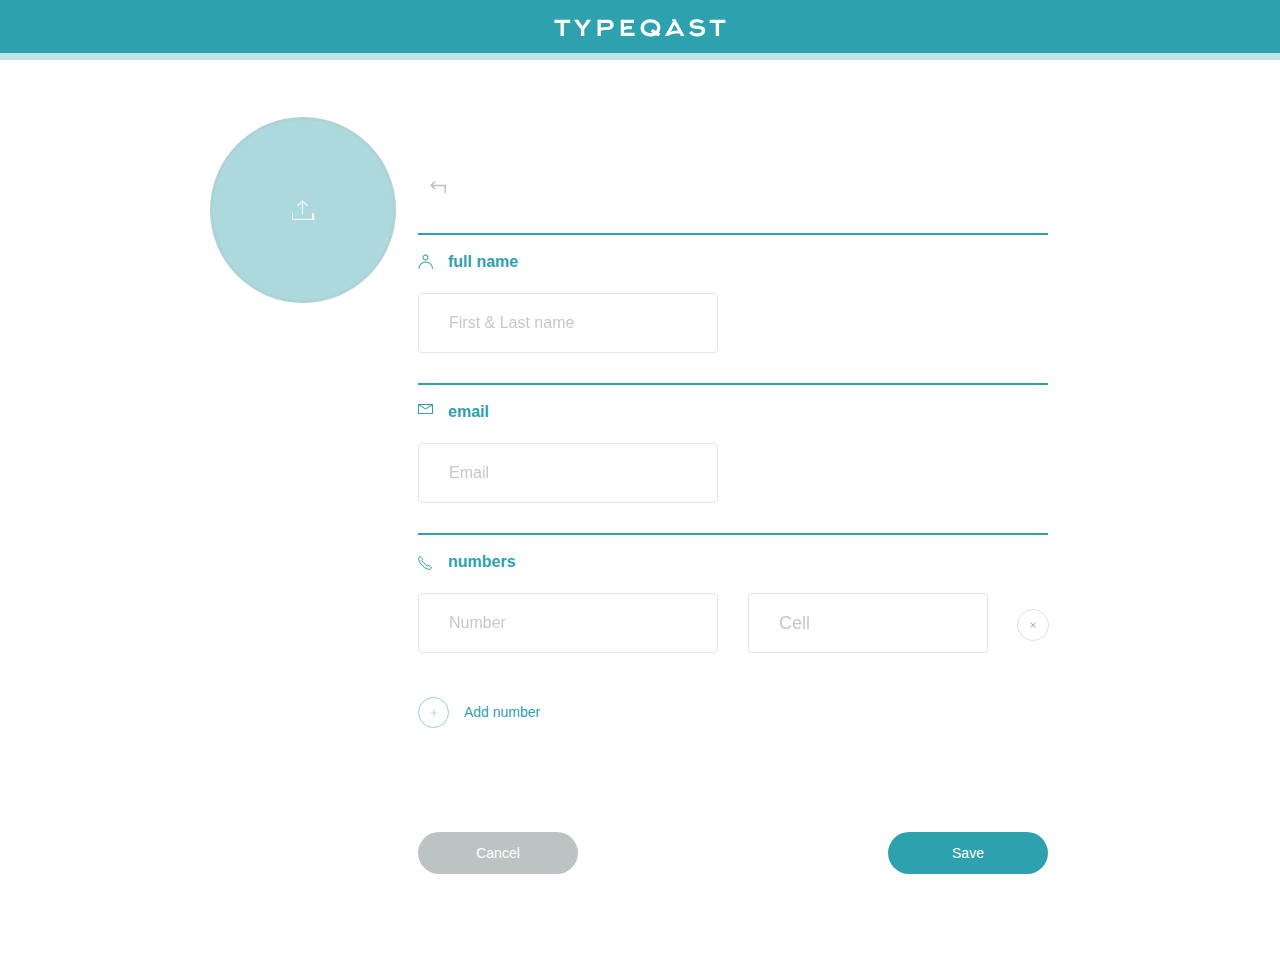
==== app/views/add.html @ 9fcfb68a "2) home&add-js,  html&css-revise, fold.restructure" ====
<!DOCTYPE html>
<html lang="en">

<head>
    <meta charset="UTF-8">
    <meta http-equiv="X-UA-Compatible" content="IE=edge">
    <meta name="viewport" content="width=device-width, initial-scale=1.0">
    <title>Contact list</title>
    <link rel="stylesheet" href="../css/style.css">
    <script defer src="../js/add.js"></script>
</head>

<body>
    <header>
        <div class="logo-top">
            <img src="../assets/images/logo/Shape.svg" alt="logo">
        </div>
        <div class="logo-bottom"></div>
    </header>
    <main class="add-main">
        <section class="add-container">
            <div class="left-section">
                <div class="add-circle flex">
                    <div class="upload-icon"></div>
                </div>
            </div>
            <div class="right-section">
                <a href='../../index.html'>
                    <div class="arrow-back-icon"></div>
                </a>
                <form id="addForm" action="../../index.html" method="" onsubmit="return validateForm()" name=" addForm">
                    <div class="input-container">
                        <div class="header-box">
                            <div class="name-icon"></div>
                            <h4 class="header-text">full name</h4>
                        </div>
                        <input name="fullname" id="fullname" placeholder="First & Last name" class="input-bar"
                            pattern="[a-zA-Z\s]{5,}">
                    </div>
                    <div class="input-container">
                        <div class="header-box">
                            <div class="email-icon"></div>
                            <h4 class="header-text">email</h4>
                        </div>
                        <input type="email" name="email" id="email" placeholder="Email" class="input-bar">
                    </div>
                    <div class="input-container">
                        <div class="header-box">
                            <div class="phone-icon"></div>
                            <h4 class="header-text">numbers</h4>
                        </div>
                        <div class="numbers-container">
                            <div class="number-box flex">
                                <input type="text" id="number" name="number" placeholder="Number" class="input-bar"
                                    type="tel" pattern="[0-9]{11,}" />
                                <input type="text" name="cell" id="cell" placeholder="Cell" class="source-number" />
                                <div class="remove-number-circle flex">
                                    <div class="remove-number-icon">
                                    </div>
                                </div>
                            </div>
                            <div class="add-number-container">
                                <div class="add-number-circle flex">
                                    <div class="add-number-icon"></div>
                                </div>
                                <div>
                                    <h4 class="add-number-text">Add number</h4>
                                </div>
                            </div>
                        </div>
                    </div>
                    <div class="buttons">
                        <a href="../../index.html">
                            <div class="cancel-button flex">
                                <h4>Cancel</h4>
                            </div>
                        </a>
                        <button form="addForm" class="save-button" value="Save" type="submit">Save</button>
                    </div>
                </form>
            </div>
        </section>
    </main>
</body>

</html>
---- app/css/style.css ----
* {
  margin: 0;
  padding: 0;
  box-sizing: border-box;
  font-family: Arial, Helvetica, sans-serif;
  color: var(--mainGrey);
}
:root {
  --primaryColor: #2da1ad;
  --mainGrey: #bbc4c3;
  --backgroundGrey: #bbc4c3;
  font-family: 'lato';
  font-size: 18px;
  /* font-weight: bold; */
  letter-spacing: 0;
  line-height: 22px;
  text-align: center;
}

.flex {
  display: flex;
  justify-content: center;
  align-items: center;
  flex-direction: row;
}

.logo-top {
  background-color: var(--primaryColor);
  display: flex;
  flex-direction: column;
  align-items: center;
  padding-top: 19px;
  padding-bottom: 14px;
  height: 53px;
}

.logo-bottom {
  background-color: var(--primaryColor);
  opacity: 0.3;
  height: 7px;
}

header > div > img {
  height: 18.45px;
  width: 178.22px;
  margin: 0 auto;
}

nav {
  display: inline;
  height: 120px;
}

nav > div {
  display: inline-block;
}

nav > div > a {
  display: inline-block;
  margin: 0px 5px;
  padding: 49px 30px;
  text-decoration: none;
  color: var(--mainGrey);
  font-size: 18px;
}

.link > a {
  color: var(--primaryColor);
  line-height: 22px;
}

.link > a {
  color: var(--primaryColor);
  line-height: 22px;
}

.line1 {
  box-sizing: border-box;
  font-size: 12px;
  height: 15px;
  width: 3px;
  border-right: 1px solid var(--mainGrey);
}

.search-container {
  border-top: 1px solid var(--primaryColor);
  height: 180px;
  width: 92%;
  max-width: 1440px;
  padding: 61px;
}

.search-bar {
  box-sizing: border-box;
  height: 60px;
  width: 540px;
  border: 1px solid #eaeaea;
  border-radius: 4px;
  background-color: #ffffff;
  box-shadow: 0 2px 34px 0 #e3e3e3;
}

.search-icon {
  background: url('../assets/Icons/search/Combined\ Shape.svg');
  height: 18px;
  width: 17px;
  display: block;
  margin: 23px 0px 19px 23px;
}

input {
  padding: 4px 12px;
  width: 500px;
  border: none;
  margin: 23px 0px 19px 12px;
  outline: none;
  color: var(--primaryColor);
  font-size: 18px;
}

/* CONTACTS */
.contacts-container {
  width: 94%;
  max-width: 1440px;
  padding: 0 60px;
  display: grid;
  grid-template-columns: repeat(4, 1fr);
  grid-auto-rows: auto;
}

/* ADD NEW CONTACT*/
.addNew {
  display: flex;
  justify-content: space-around;
  align-items: center;
  flex-direction: column;
  height: 150px;
  width: 270px;
  border: 1px dashed #2da1ad;
  opacity: 0.5;
  border-radius: 4px;
  margin: 0px 15px 29px 15px;
  padding: 52px 104px 50px 104px;
  background-color: transparent;
  cursor: pointer;
}

.add-icon {
  background: url('../assets/Icons/add/Combined\ Shape.svg');
  height: 18px;
  width: 18px;
}

.add-text {
  height: 19px;
  width: 62px;
  color: #2da1ad;
  font-family: 'Lato';
  font-size: 16px;
  letter-spacing: 0;
  line-height: 19px;
  opacity: 0.5;
}

/* UNMARKED CONTACTS  */
.contact-marked {
  display: grid;
  height: 150px;
  width: 270px;
  border: 1px solid rgba(187, 196, 195, 0.4);
  border-radius: 4px;
  background-color: #ffffff;
  margin: 0px 15px 29px 15px;
}
.hide {
  display: none;
}

/* MARKED CONTACT*/
.contact-marked:hover {
  border: 1px solid var(--primaryColor);
}

.contact-top {
  display: grid;
  grid-template-columns: 15% 50% 20% 15%;
  height: 105px;
}

.favorite {
  cursor: pointer;
}

.marked-heart-icon {
  background: url('../assets/Icons/heart\ full-1/Combined\ Shape.svg');
  width: 15px;
  height: 14px;
  margin: 15px 0px 0px 17px;
}

.unmarked-heart-icon {
  background: url('../assets/Icons/heart\ empty-1/Combined\ Shape.svg');
  width: 15px;
  height: 14px;
  margin: 15px 0px 0px 17px;
}

.img-icon {
  height: 66px;
  width: 66px;
  border: 3px solid rgba(187, 196, 195, 0.3);
  border-radius: 50%;
  margin: 26px 0px 0px 61.5px;
}

.contact-marked:hover > .contact-top > .hide {
  display: block;
}
.edit-icon {
  /* display: block; */
  width: 16px;
  height: 16px;
  background: url('../assets/Icons/edit/Combined\ Shape.svg');
  margin: 15px 2px 0px 22.5px;
  cursor: pointer;
}

.edit-box {
  width: 16px;
  height: 16px;
  cursor: pointer;
}
.delete-icon {
  /* display: block; */
  height: 17px;
  width: 13px;
  background: url('../assets/Icons/delete/Combined\ Shape.svg');
  margin: 15px 17px 0px 10.5px;
  cursor: pointer;
}

.contact-bottom {
  display: flex;
  justify-content: center;
}

.name-output {
  height: 22px;
  width: 141px;
  color: #bbc4c3;
  font-family: 'Lato';
  font-size: 18px;
  letter-spacing: 0;
  line-height: 22px;
  text-align: center;
  margin-bottom: 23px;
}

/* ADD NEW CONTACT*/
/* .add-main {
  display: flex;
  justify-content: center;
  align-items: center;
} */

.add-container {
  display: flex;
  justify-content: center;
  flex-direction: row;
}

.left-section {
  /* display: flex;
  justify-content: center; */
  /* margin-left: 296px; */
}

.add-circle {
  height: 186px;
  width: 186px;
  border-radius: 50%;
  border: 3px solid rgba(187, 196, 195, 0.3);
  background-color: rgba(45, 161, 173, 0.4);
  margin-top: 57px;
}

.upload-icon {
  background: url('../assets/Icons/upload/Combined\ Shape.svg');
  height: 20px;
  width: 23px;
}

.right-section {
  margin: 22px;
}

.arrow-back-icon {
  background: url('../assets/Icons/arrow\ back/Combined\ Shape.svg');
  width: 21px;
  height: 16px;
  background-repeat: no-repeat;
  margin: 99px 12px 36px 12px;
  border: none;
  display: block;
}

/* NAME */
.input-container {
  width: 630px;
  border-top: 2px solid #2da1ad;
  display: flex;
  align-items: flex-start;
  flex-direction: column;
}

.header-box {
  display: flex;
}

.header-text {
  margin-top: 17px;
  color: #2da1ad;
  font-size: 16px;
  font-weight: bold;
  letter-spacing: 0;
  line-height: 19px;
}

.input-bar {
  height: 60px;
  width: 300px;
  border: 1px solid #bbc4c3;
  opacity: 0.4;
  border-radius: 4px;
  margin: 22px 0px 30px 0px;
  color: rgb(86, 86, 86);
  font-size: 16px;
  padding-left: 30px;
}

.source-number {
  height: 60px;
  width: 240px;
  border: 1px solid rgba(86, 86, 86, 0.4);
  border-radius: 4px;
  background-color: #ffffff;
  opacity: 0.4;
  color: rgb(86, 86, 86);
  margin: 22px 29px 30px 30px;
  padding-left: 30px;
}

.name-icon {
  background: url('../assets/Icons/person/Combined\ Shape.svg');
  width: 15px;
  height: 15px;
  margin: 19px 15px 0px 0px;
}

.email-icon {
  background: url('../assets/Icons/email/Combined\ Shape.svg');
  height: 10px;
  width: 15px;
  margin: 19px 15px 0px 0px;
}

.phone-icon {
  background: url('../assets/Icons/phone/Combined\ Shape.svg');
  width: 15px;
  height: 15px;
  margin: 20px 15px 0px 0px;
}

.remove-number-circle {
  width: 32px;
  height: 32px;
  border-radius: 50%;
  opacity: 0.5;
  border: 1px solid #bbc4c3;
  margin: 22px 0px 26px 0px;
  cursor: pointer;
}

.remove-number-icon {
  background: url('../assets/Icons/remove/Combined\ Shape.svg');
  background-size: 8px;
  width: 8px;
  height: 8px;
  transform: rotate(45deg);
  filter: invert(82%) sepia(8%) saturate(154%) hue-rotate(124deg)
    brightness(93%) contrast(92%);
}

.add-number-container {
  display: flex;
  align-items: center;
  margin: 14px 0px 24px 0px;
}

.add-number-circle {
  width: 31px;
  height: 31px;
  border-radius: 50%;
  opacity: 0.5;
  border: 1px solid var(--primaryColor);
  cursor: pointer;
}

.add-number-icon {
  background: url('../assets/Icons/remove/Combined\ Shape.svg');
  background-size: 8px;
  width: 8px;
  height: 8px;
  filter: invert(58%) sepia(26%) saturate(1133%) hue-rotate(137deg)
    brightness(89%) contrast(82%);
}

.add-number-text {
  margin-left: 15px;
  color: var(--primaryColor);
  font-size: 14px;
  font-weight: lighter;
  letter-spacing: 0;
  line-height: 17px;
  display: block;
}

.form-circle img {
  border: none;
}

.buttons {
  display: flex;
  justify-content: space-between;
}

.save-button {
  height: 42px;
  width: 160px;
  border-radius: 28.5px;
  background-color: #2da1ad;
  border: none;
  color: #ffffff;
  font-size: 14px;
  line-height: 17px;
  margin: 80px 0px 78px 0px;
  cursor: pointer;
}

.cancel-button {
  height: 42px;
  width: 160px;
  border-radius: 28.5px;
  background-color: #bbc4c3;
  border: none;
  color: #ffffff;
  font-size: 14px;
  line-height: 17px;
  margin: 80px 0px 78px 0px;
  cursor: pointer;
  text-decoration: none;
}

.cancel-button h4 {
  text-decoration: none;
  color: white;
  font-weight: lighter;
}
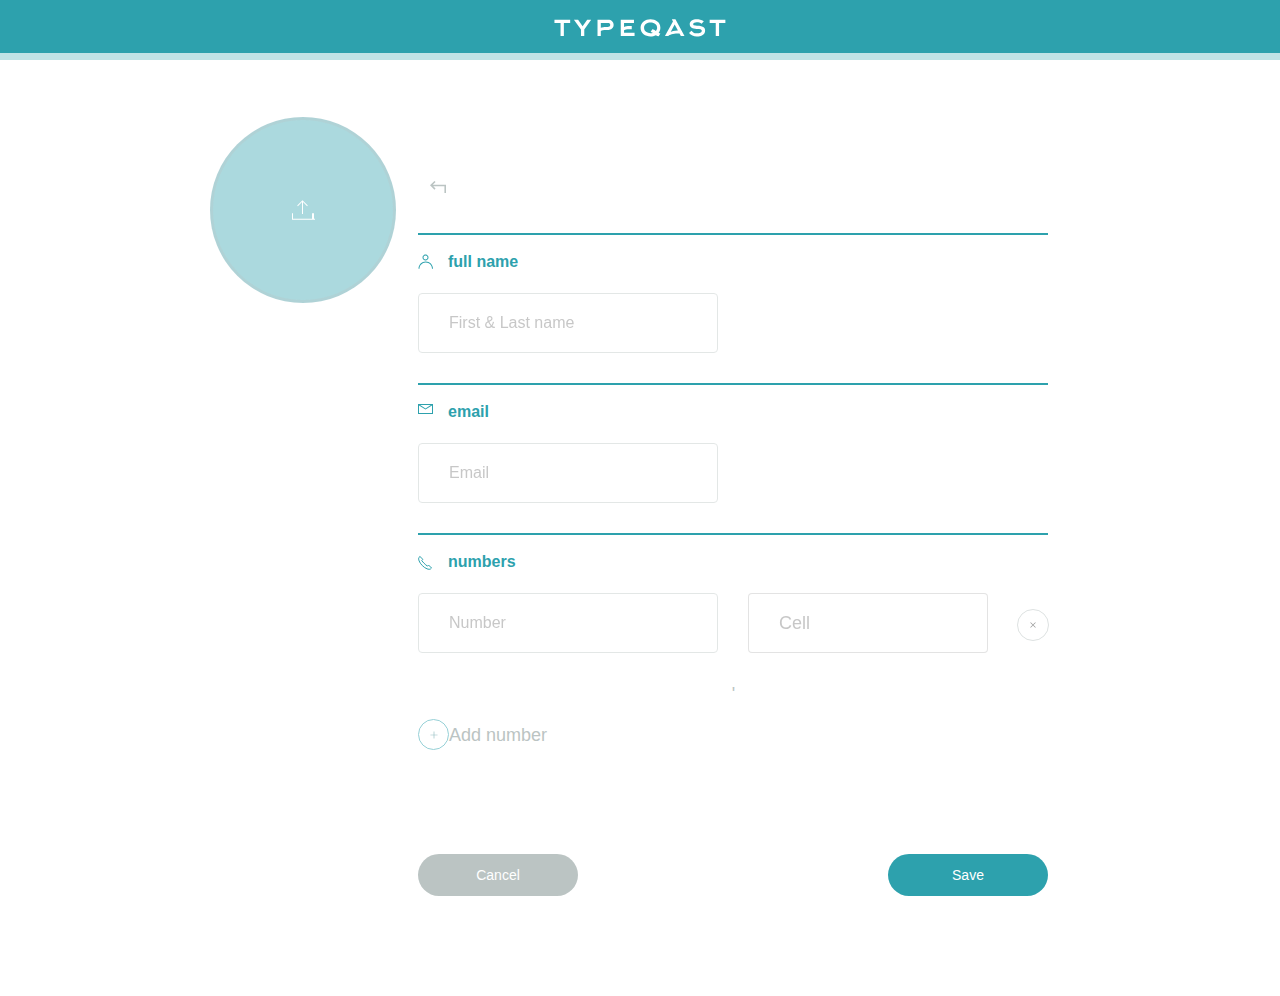
==== commit 062ad588: "3) home & add js final done" ====
--- a/app/views/add.html
+++ b/app/views/add.html
@@ -21,14 +21,17 @@
         <section class="add-container">
             <div class="left-section">
                 <div class="add-circle flex">
-                    <div class="upload-icon"></div>
+                    <div class="upload-icon flex"></div>
+                </div>
+                <div id="upload-box">
+                    <input id="upfile" type="file" name="image" />
                 </div>
             </div>
-            <div class="right-section">
+            <div class=" right-section">
                 <a href='../../index.html'>
                     <div class="arrow-back-icon"></div>
                 </a>
-                <form id="addForm" action="../../index.html" method="" onsubmit="return validateForm()" name=" addForm">
+                <form id="addForm" action="../../index.html" name=" addForm">
                     <div class="input-container">
                         <div class="header-box">
                             <div class="name-icon"></div>
@@ -50,9 +53,9 @@
                             <h4 class="header-text">numbers</h4>
                         </div>
                         <div class="numbers-container">
-                            <div class="number-box flex">
+                            <!-- <div class="number-box flex">
                                 <input type="text" id="number" name="number" placeholder="Number" class="input-bar"
-                                    type="tel" pattern="[0-9]{11,}" />
+                                    type="tel" pattern="[0-9]{6,}" />
                                 <input type="text" name="cell" id="cell" placeholder="Cell" class="source-number" />
                                 <div class="remove-number-circle flex">
                                     <div class="remove-number-icon">
@@ -66,7 +69,7 @@
                                 <div>
                                     <h4 class="add-number-text">Add number</h4>
                                 </div>
-                            </div>
+                            </div> -->
                         </div>
                     </div>
                     <div class="buttons">
@@ -75,7 +78,7 @@
                                 <h4>Cancel</h4>
                             </div>
                         </a>
-                        <button form="addForm" class="save-button" value="Save" type="submit">Save</button>
+                        <button form="addForm" type="submit" class="save-button">Save</button>
                     </div>
                 </form>
             </div>
--- a/app/css/style.css
+++ b/app/css/style.css
@@ -172,9 +172,6 @@
   background-color: #ffffff;
   margin: 0px 15px 29px 15px;
 }
-.hide {
-  display: none;
-}
 
 /* MARKED CONTACT*/
 .contact-marked:hover {
@@ -184,7 +181,16 @@
 .contact-top {
   display: grid;
   grid-template-columns: 15% 50% 20% 15%;
+  grid-template-rows: 32% 64%;
+  cursor: pointer;
   height: 105px;
+}
+
+.left-middle {
+  /* margin: 0px 67px 0px 67px; */
+}
+.right-middle {
+  /* margin: 0px 67px 0px 67px; */
 }
 
 .favorite {
@@ -211,6 +217,14 @@
   border: 3px solid rgba(187, 196, 195, 0.3);
   border-radius: 50%;
   margin: 26px 0px 0px 61.5px;
+  box-shadow: 2px var(--primaryColor);
+}
+
+.img-icon > img {
+  width: 66px;
+  height: 66px;
+  border-radius: 50%;
+  display: block;
 }
 
 .contact-marked:hover > .contact-top > .hide {
@@ -242,6 +256,7 @@
 .contact-bottom {
   display: flex;
   justify-content: center;
+  cursor: pointer;
 }
 
 .name-output {
@@ -269,6 +284,10 @@
   flex-direction: row;
 }
 
+/* .image-profile {
+  border-radius: 50%;
+} */
+
 .left-section {
   /* display: flex;
   justify-content: center; */
@@ -284,12 +303,31 @@
   margin-top: 57px;
 }
 
+#upload-box {
+  height: 0px;
+  width: 0px;
+  overflow: hidden;
+}
+
 .upload-icon {
   background: url('../assets/Icons/upload/Combined\ Shape.svg');
   height: 20px;
   width: 23px;
-}
-
+  cursor: pointer;
+}
+
+.uploaded-image {
+  width: 186px;
+  height: 186px;
+  border-radius: 50%;
+  display: block;
+}
+/* .custom-file-upload {
+  border: 1px solid #ccc;
+  display: inline-block;
+  padding: 6px 12px;
+  cursor: pointer;
+} */
 .right-section {
   margin: 22px;
 }
@@ -429,6 +467,12 @@
   border: none;
 }
 
+input[type='number']::-webkit-inner-spin-button,
+input[type='number']::-webkit-outer-spin-button {
+  -webkit-appearance: none;
+  margin: 0;
+}
+
 .buttons {
   display: flex;
   justify-content: space-between;
@@ -466,3 +510,48 @@
   color: white;
   font-weight: lighter;
 }
+
+/* DELETE MODAL */
+.delete-modal {
+  position: fixed;
+  top: 50%;
+  left: 50%;
+  transform: translate(-50%, -50%) scale(0);
+  transition: 200ms ease-in-out;
+  border: 1px solid #e1e6e0;
+  border-radius: 10px;
+  z-index: 10;
+  background-color: #e1e6e0;
+  width: 700px;
+  max-width: 80%;
+}
+
+.delete-modal.active {
+  transform: translate(-50%, -50%) scale(1);
+}
+
+.delete-modal-header {
+  padding: 10px 15px;
+  display: flex;
+  justify-content: center;
+  align-items: center;
+}
+
+.delete-modal-header .title {
+  font-size: 1.4srem;
+  font-weight: bold;
+}
+
+.delete-modal-header {
+  cursor: pointer;
+  border: none;
+  outline: none;
+  background: none;
+  font-size: 1.4rem;
+  font-weight: bold;
+}
+
+.modal-body {
+  padding: 10px 15px;
+  text-align: justify;
+}
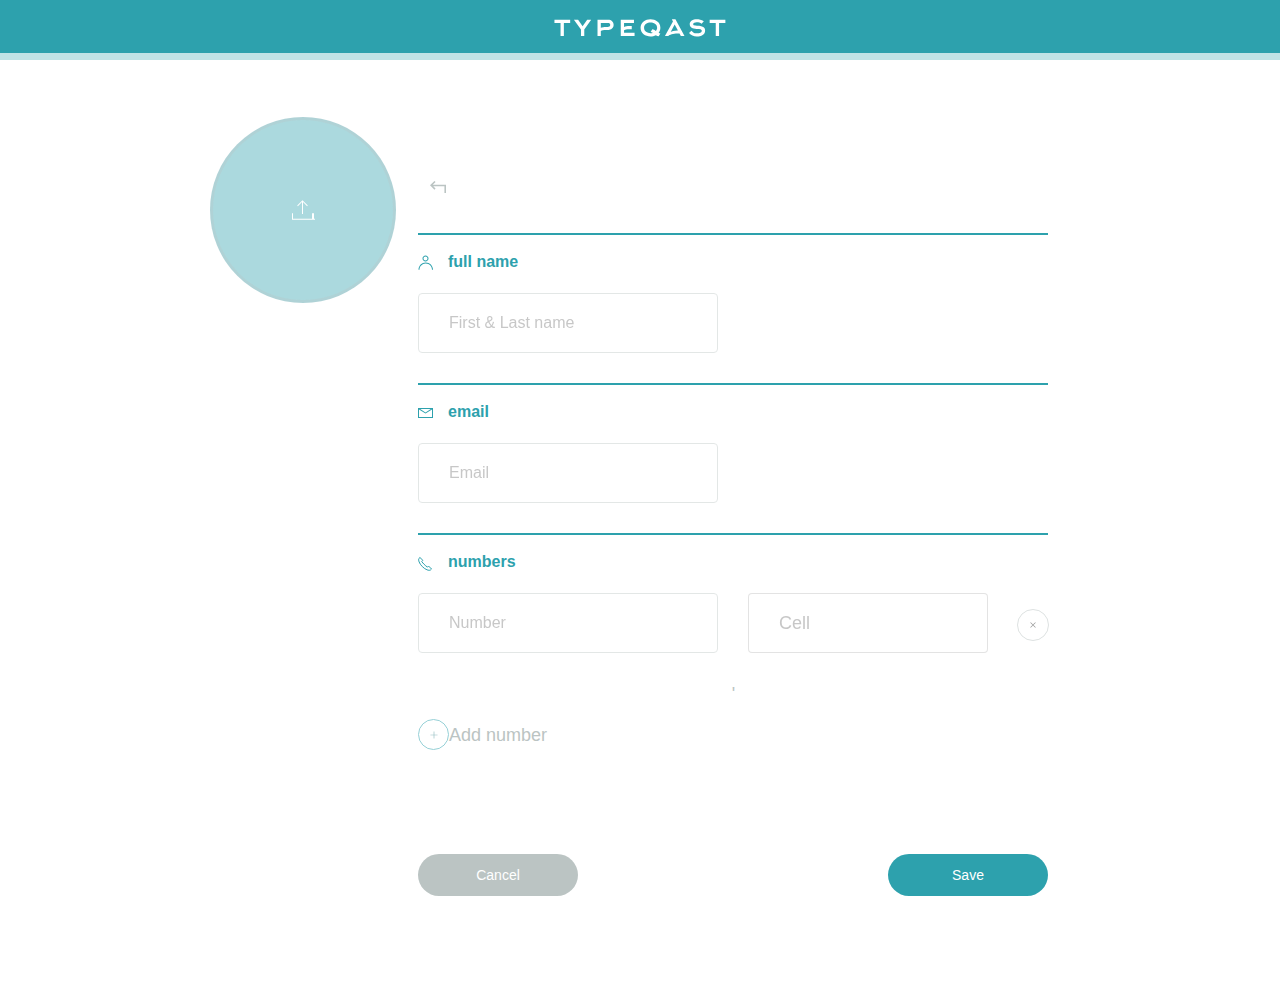
==== commit 883a629c: "5) contact details" ====
--- a/app/views/add.html
+++ b/app/views/add.html
@@ -31,9 +31,9 @@
                 <a href='../../index.html'>
                     <div class="arrow-back-icon"></div>
                 </a>
-                <form id="addForm" action="../../index.html" name=" addForm">
-                    <div class="input-container">
-                        <div class="header-box">
+                <form id="addForm" action="../../index.html" name="addForm" onsubmit="">
+                    <div class=" input-container">
+                        <div class="header-box flex">
                             <div class="name-icon"></div>
                             <h4 class="header-text">full name</h4>
                         </div>
@@ -41,14 +41,14 @@
                             pattern="[a-zA-Z\s]{5,}">
                     </div>
                     <div class="input-container">
-                        <div class="header-box">
+                        <div class="header-box flex">
                             <div class="email-icon"></div>
                             <h4 class="header-text">email</h4>
                         </div>
                         <input type="email" name="email" id="email" placeholder="Email" class="input-bar">
                     </div>
                     <div class="input-container">
-                        <div class="header-box">
+                        <div class="header-box flex">
                             <div class="phone-icon"></div>
                             <h4 class="header-text">numbers</h4>
                         </div>
@@ -78,7 +78,7 @@
                                 <h4>Cancel</h4>
                             </div>
                         </a>
-                        <button form="addForm" type="submit" class="save-button">Save</button>
+                        <button form="addForm" type="submit" class="save-button" value="save">Save</button>
                     </div>
                 </form>
             </div>
--- a/app/css/style.css
+++ b/app/css/style.css
@@ -62,11 +62,6 @@
   text-decoration: none;
   color: var(--mainGrey);
   font-size: 18px;
-}
-
-.link > a {
-  color: var(--primaryColor);
-  line-height: 22px;
 }
 
 .link > a {
@@ -342,6 +337,89 @@
   display: block;
 }
 
+/* CONTACT DETAILS OUTPUT  */
+.output-container {
+  width: 630px;
+  border-top: 1px solid #2da1ad;
+  display: flex;
+  align-items: flex-start;
+  flex-direction: column;
+}
+
+.num-output-container {
+  width: 630px;
+  display: flex;
+  align-items: flex-start;
+  flex-direction: column;
+}
+.details-icons {
+  display: flex;
+  align-items: baseline;
+  flex-direction: row;
+  justify-content: space-between;
+  width: 75px;
+  padding-top: 80px;
+}
+
+.name-output-container {
+  display: flex;
+  align-items: flex-start;
+  justify-content: space-between;
+}
+
+.details-name > h4 {
+  margin: 60px 0px 0px 12px;
+  font-size: 28px;
+  font-weight: lighter;
+  letter-spacing: 0;
+  line-height: 34px;
+}
+
+.email-box {
+  padding: 63px 63px 20px 63px;
+}
+
+.email-box > h5 {
+  padding: 17px 0px 0px 55px;
+  font-weight: lighter;
+}
+
+.numbers-box {
+  padding: 42px 55px 20px 63px;
+  font-weight: lighter;
+  display: flex;
+  align-items: baseline;
+  justify-content: space-between;
+}
+.numbers-values {
+  display: flex;
+  justify-content: space-between;
+}
+.numbers-values > h5 {
+  padding: 20px 0px 20px 0px;
+  display: flex;
+  font-weight: lighter;
+}
+
+.numbers-values > h4 {
+  padding: 20px 0px 20px 20px;
+  font-size: 16px;
+  font-weight: lighter;
+}
+
+.number-text {
+  display: flex;
+  padding-right: 32px;
+}
+.number-text > h4 {
+  display: flex;
+  padding: 19px 0px 0px 0px;
+  color: #2da1ad;
+  font-size: 16px;
+  letter-spacing: 0;
+  line-height: 19px;
+}
+
 /* NAME */
 .input-container {
   width: 630px;
@@ -351,7 +429,7 @@
   flex-direction: column;
 }
 
-.header-box {
+.output .header-box {
   display: flex;
 }
 
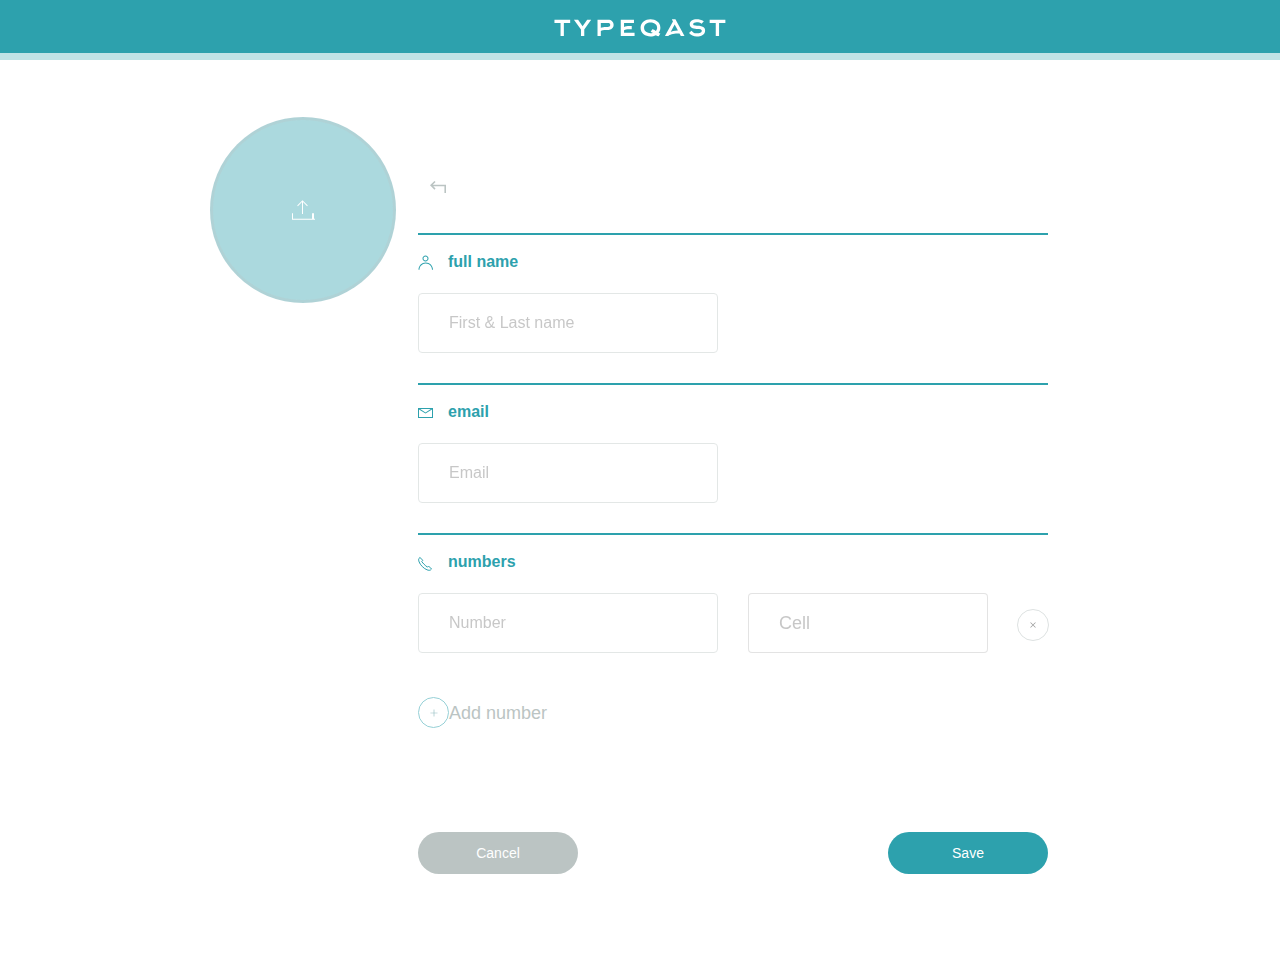
==== commit 794a80c0: "8) add form improved" ====
--- a/app/views/add.html
+++ b/app/views/add.html
@@ -31,45 +31,30 @@
                 <a href='../../index.html'>
                     <div class="arrow-back-icon"></div>
                 </a>
-                <form id="addForm" action="../../index.html" name="addForm" onsubmit="">
+                <form id="addForm" name="addForm">
                     <div class=" input-container">
                         <div class="header-box flex">
                             <div class="name-icon"></div>
-                            <h4 class="header-text">full name</h4>
+                            <label for="fullname" class="header-text">full name</label>
                         </div>
-                        <input name="fullname" id="fullname" placeholder="First & Last name" class="input-bar"
-                            pattern="[a-zA-Z\s]{5,}">
+                        <input name="fullname" id="fullname" placeholder="First & Last name" class="input-bar">
+                        <p class="err-msg err-name">
+                        </p>
                     </div>
                     <div class="input-container">
                         <div class="header-box flex">
                             <div class="email-icon"></div>
-                            <h4 class="header-text">email</h4>
+                            <label for="email" class="header-text">email</label>
                         </div>
-                        <input type="email" name="email" id="email" placeholder="Email" class="input-bar">
+                        <input name="email" id="email" placeholder="Email" class="input-bar">
+                        <p class="err-msg err-mail"></p>
                     </div>
                     <div class="input-container">
                         <div class="header-box flex">
                             <div class="phone-icon"></div>
-                            <h4 class="header-text">numbers</h4>
+                            <label class="header-text">numbers</label>
                         </div>
                         <div class="numbers-container">
-                            <!-- <div class="number-box flex">
-                                <input type="text" id="number" name="number" placeholder="Number" class="input-bar"
-                                    type="tel" pattern="[0-9]{6,}" />
-                                <input type="text" name="cell" id="cell" placeholder="Cell" class="source-number" />
-                                <div class="remove-number-circle flex">
-                                    <div class="remove-number-icon">
-                                    </div>
-                                </div>
-                            </div>
-                            <div class="add-number-container">
-                                <div class="add-number-circle flex">
-                                    <div class="add-number-icon"></div>
-                                </div>
-                                <div>
-                                    <h4 class="add-number-text">Add number</h4>
-                                </div>
-                            </div> -->
                         </div>
                     </div>
                     <div class="buttons">
@@ -78,7 +63,7 @@
                                 <h4>Cancel</h4>
                             </div>
                         </a>
-                        <button form="addForm" type="submit" class="save-button" value="save">Save</button>
+                        <button form="addForm" type="submit" class="save-button" value="submit">Save</button>
                     </div>
                 </form>
             </div>
--- a/app/css/style.css
+++ b/app/css/style.css
@@ -549,6 +549,20 @@
 input[type='number']::-webkit-outer-spin-button {
   -webkit-appearance: none;
   margin: 0;
+}
+
+.input-bar.success input {
+  border-color: var(--primaryColor);
+}
+
+.err-msg {
+  display: inline-block;
+}
+
+.error {
+  color: red;
+  font-size: 9px;
+  height: 13px;
 }
 
 .buttons {
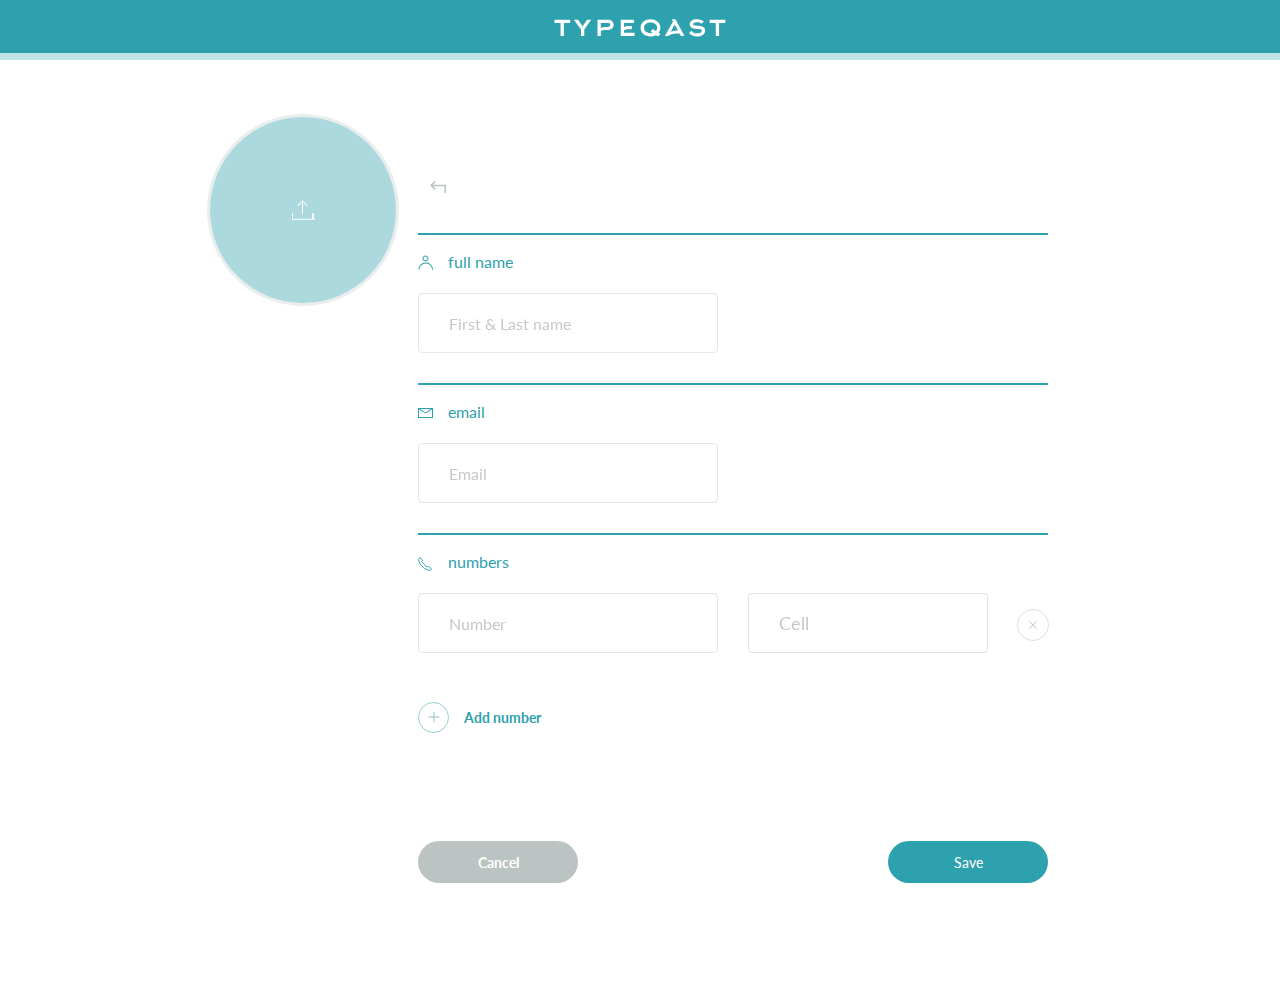
==== commit ed538fc4: "10) delete modal" ====
--- a/app/views/add.html
+++ b/app/views/add.html
@@ -6,6 +6,7 @@
     <meta http-equiv="X-UA-Compatible" content="IE=edge">
     <meta name="viewport" content="width=device-width, initial-scale=1.0">
     <title>Contact list</title>
+    <link href="https://fonts.googleapis.com/css2?family=Lato:wght@100;300;400&display=swap" rel="stylesheet">
     <link rel="stylesheet" href="../css/style.css">
     <script defer src="../js/add.js"></script>
 </head>
@@ -37,17 +38,20 @@
                             <div class="name-icon"></div>
                             <label for="fullname" class="header-text">full name</label>
                         </div>
-                        <input name="fullname" id="fullname" placeholder="First & Last name" class="input-bar">
-                        <p class="err-msg err-name">
-                        </p>
+                        <div>
+                            <input name="fullname" id="fullname" placeholder="First & Last name" class="input-bar">
+                            <div class="err-msg"></div>
+                        </div>
                     </div>
                     <div class="input-container">
                         <div class="header-box flex">
                             <div class="email-icon"></div>
                             <label for="email" class="header-text">email</label>
                         </div>
-                        <input name="email" id="email" placeholder="Email" class="input-bar">
-                        <p class="err-msg err-mail"></p>
+                        <div>
+                            <input name="email" id="email" placeholder="Email" class="input-bar">
+                            <div class="err-msg "></div>
+                        </div>
                     </div>
                     <div class="input-container">
                         <div class="header-box flex">
@@ -58,11 +62,13 @@
                         </div>
                     </div>
                     <div class="buttons">
-                        <a href="../../index.html">
-                            <div class="cancel-button flex">
+                        <div class="cancel-button flex">
+                            <a href="../../index.html">
                                 <h4>Cancel</h4>
-                            </div>
-                        </a>
+                            </a>
+                        </div>
+                        <!-- <button type="cancel" class="cancel-button flex">Cancel</button> -->
+
                         <button form="addForm" type="submit" class="save-button" value="submit">Save</button>
                     </div>
                 </form>
--- a/app/css/style.css
+++ b/app/css/style.css
@@ -2,26 +2,28 @@
   margin: 0;
   padding: 0;
   box-sizing: border-box;
-  font-family: Arial, Helvetica, sans-serif;
+  font-family: 'Lato', sans-serif;
+  /* font-weight: bold; */
+  font-size: 18px;
+  letter-spacing: 0;
+  line-height: 22px;
+  text-align: center;
   color: var(--mainGrey);
 }
+
 :root {
   --primaryColor: #2da1ad;
   --mainGrey: #bbc4c3;
-  --backgroundGrey: #bbc4c3;
-  font-family: 'lato';
-  font-size: 18px;
-  /* font-weight: bold; */
-  letter-spacing: 0;
-  line-height: 22px;
-  text-align: center;
+  --borderGrey: #eaeaea;
+  --shadowGrey: #e3e3e3;
+  --backgroundWhite: #ffffff;
+  --outlineGrey: rgba(187, 196, 195, 0.3);
 }
 
 .flex {
   display: flex;
   justify-content: center;
   align-items: center;
-  flex-direction: row;
 }
 
 .logo-top {
@@ -29,8 +31,7 @@
   display: flex;
   flex-direction: column;
   align-items: center;
-  padding-top: 19px;
-  padding-bottom: 14px;
+  padding: 19px 0 14px 0;
   height: 53px;
 }
 
@@ -38,6 +39,13 @@
   background-color: var(--primaryColor);
   opacity: 0.3;
   height: 7px;
+  opacity: 0.3;
+  transform: scaleY(-1);
+}
+
+header {
+  height: 60px;
+  width: auto;
 }
 
 header > div > img {
@@ -57,16 +65,14 @@
 
 nav > div > a {
   display: inline-block;
-  margin: 0px 5px;
-  padding: 49px 30px;
+  margin: 35px 25px;
+  padding: 4px 15px;
   text-decoration: none;
   color: var(--mainGrey);
-  font-size: 18px;
 }
 
 .link > a {
   color: var(--primaryColor);
-  line-height: 22px;
 }
 
 .line1 {
@@ -88,11 +94,11 @@
 .search-bar {
   box-sizing: border-box;
   height: 60px;
-  width: 540px;
-  border: 1px solid #eaeaea;
+  width: 538px;
+  border: 1px solid var(--borderGrey);
   border-radius: 4px;
-  background-color: #ffffff;
-  box-shadow: 0 2px 34px 0 #e3e3e3;
+  background-color: var(--backgroundWhite);
+  box-shadow: 0 2px 34px 0 var(--shadowGrey);
 }
 
 .search-icon {
@@ -100,20 +106,25 @@
   height: 18px;
   width: 17px;
   display: block;
-  margin: 23px 0px 19px 23px;
+  margin: 23px 0 19px 23px;
 }
 
 input {
-  padding: 4px 12px;
-  width: 500px;
+  padding: 4px 22px;
+  width: 496px;
   border: none;
-  margin: 23px 0px 19px 12px;
+  margin: 17px 0 13px;
   outline: none;
   color: var(--primaryColor);
   font-size: 18px;
+  text-align: left;
 }
 
 /* CONTACTS */
+.hide {
+  display: none;
+}
+
 .contacts-container {
   width: 94%;
   max-width: 1440px;
@@ -131,7 +142,7 @@
   flex-direction: column;
   height: 150px;
   width: 270px;
-  border: 1px dashed #2da1ad;
+  border: 1px dashed var(--primaryColor);
   opacity: 0.5;
   border-radius: 4px;
   margin: 0px 15px 29px 15px;
@@ -149,43 +160,35 @@
 .add-text {
   height: 19px;
   width: 62px;
-  color: #2da1ad;
-  font-family: 'Lato';
+  color: var(--primaryColor);
   font-size: 16px;
   letter-spacing: 0;
   line-height: 19px;
   opacity: 0.5;
 }
 
-/* UNMARKED CONTACTS  */
-.contact-marked {
+/* CONTACTS  */
+.contact-card {
   display: grid;
   height: 150px;
   width: 270px;
   border: 1px solid rgba(187, 196, 195, 0.4);
   border-radius: 4px;
-  background-color: #ffffff;
-  margin: 0px 15px 29px 15px;
-}
-
-/* MARKED CONTACT*/
-.contact-marked:hover {
+  background-color: var(--backgroundWhite) Z;
+  margin: 0 15px 29px 15px;
+}
+
+/* CONTACT CARD*/
+.contact-card:hover {
   border: 1px solid var(--primaryColor);
 }
 
 .contact-top {
   display: grid;
   grid-template-columns: 15% 50% 20% 15%;
-  grid-template-rows: 32% 64%;
+  grid-template-rows: 30% 70%;
   cursor: pointer;
   height: 105px;
-}
-
-.left-middle {
-  /* margin: 0px 67px 0px 67px; */
-}
-.right-middle {
-  /* margin: 0px 67px 0px 67px; */
 }
 
 .favorite {
@@ -196,23 +199,22 @@
   background: url('../assets/Icons/heart\ full-1/Combined\ Shape.svg');
   width: 15px;
   height: 14px;
-  margin: 15px 0px 0px 17px;
+  margin: 15px 0 0 17px;
 }
 
 .unmarked-heart-icon {
   background: url('../assets/Icons/heart\ empty-1/Combined\ Shape.svg');
   width: 15px;
   height: 14px;
-  margin: 15px 0px 0px 17px;
+  margin: 15px 0 0 17px;
 }
 
 .img-icon {
   height: 66px;
   width: 66px;
-  border: 3px solid rgba(187, 196, 195, 0.3);
   border-radius: 50%;
-  margin: 26px 0px 0px 61.5px;
-  box-shadow: 2px var(--primaryColor);
+  margin: 26px 0 0 61.5px;
+  outline: 3px var(--primaryColor);
 }
 
 .img-icon > img {
@@ -220,17 +222,17 @@
   height: 66px;
   border-radius: 50%;
   display: block;
-}
-
-.contact-marked:hover > .contact-top > .hide {
+  outline: 3px solid var(--outlineGrey);
+}
+
+.contact-card:hover > .contact-top > .hide {
   display: block;
 }
 .edit-icon {
-  /* display: block; */
   width: 16px;
   height: 16px;
   background: url('../assets/Icons/edit/Combined\ Shape.svg');
-  margin: 15px 2px 0px 22.5px;
+  margin: 15px 2px 0 22.5px;
   cursor: pointer;
 }
 
@@ -239,12 +241,13 @@
   height: 16px;
   cursor: pointer;
 }
+
 .delete-icon {
   /* display: block; */
   height: 17px;
   width: 13px;
   background: url('../assets/Icons/delete/Combined\ Shape.svg');
-  margin: 15px 17px 0px 10.5px;
+  margin: 15px 17px 0 10.5px;
   cursor: pointer;
 }
 
@@ -255,10 +258,7 @@
 }
 
 .name-output {
-  height: 22px;
-  width: 141px;
-  color: #bbc4c3;
-  font-family: 'Lato';
+  color: var(--mainGrey);
   font-size: 18px;
   letter-spacing: 0;
   line-height: 22px;
@@ -267,40 +267,24 @@
 }
 
 /* ADD NEW CONTACT*/
-/* .add-main {
-  display: flex;
-  justify-content: center;
-  align-items: center;
-} */
-
 .add-container {
   display: flex;
   justify-content: center;
   flex-direction: row;
-}
-
-/* .image-profile {
-  border-radius: 50%;
-} */
-
-.left-section {
-  /* display: flex;
-  justify-content: center; */
-  /* margin-left: 296px; */
 }
 
 .add-circle {
   height: 186px;
   width: 186px;
   border-radius: 50%;
-  border: 3px solid rgba(187, 196, 195, 0.3);
+  outline: 3px solid var(--outlineGrey);
   background-color: rgba(45, 161, 173, 0.4);
   margin-top: 57px;
 }
 
 #upload-box {
-  height: 0px;
-  width: 0px;
+  height: 0;
+  width: 0;
   overflow: hidden;
 }
 
@@ -317,12 +301,7 @@
   border-radius: 50%;
   display: block;
 }
-/* .custom-file-upload {
-  border: 1px solid #ccc;
-  display: inline-block;
-  padding: 6px 12px;
-  cursor: pointer;
-} */
+
 .right-section {
   margin: 22px;
 }
@@ -333,14 +312,12 @@
   height: 16px;
   background-repeat: no-repeat;
   margin: 99px 12px 36px 12px;
-  border: none;
-  display: block;
 }
 
 /* CONTACT DETAILS OUTPUT  */
 .output-container {
   width: 630px;
-  border-top: 1px solid #2da1ad;
+  border-top: 2px solid var(--primaryColor);
   display: flex;
   align-items: flex-start;
   flex-direction: column;
@@ -352,6 +329,7 @@
   align-items: flex-start;
   flex-direction: column;
 }
+
 .details-icons {
   display: flex;
   align-items: baseline;
@@ -368,9 +346,8 @@
 }
 
 .details-name > h4 {
-  margin: 60px 0px 0px 12px;
+  margin: 60px 0 0 12px;
   font-size: 28px;
-  font-weight: lighter;
   letter-spacing: 0;
   line-height: 34px;
 }
@@ -381,12 +358,10 @@
 
 .email-box > h5 {
   padding: 17px 0px 0px 55px;
-  font-weight: lighter;
 }
 
 .numbers-box {
   padding: 42px 55px 20px 63px;
-  font-weight: lighter;
   display: flex;
   align-items: baseline;
   justify-content: space-between;
@@ -398,13 +373,11 @@
 .numbers-values > h5 {
   padding: 20px 0px 20px 0px;
   display: flex;
-  font-weight: lighter;
 }
 
 .numbers-values > h4 {
   padding: 20px 0px 20px 20px;
   font-size: 16px;
-  font-weight: lighter;
 }
 
 .number-text {
@@ -414,7 +387,7 @@
 .number-text > h4 {
   display: flex;
   padding: 19px 0px 0px 0px;
-  color: #2da1ad;
+  color: var(--primaryColor);
   font-size: 16px;
   letter-spacing: 0;
   line-height: 19px;
@@ -423,7 +396,7 @@
 /* NAME */
 .input-container {
   width: 630px;
-  border-top: 2px solid #2da1ad;
+  border-top: 2px solid var(--primaryColor);
   display: flex;
   align-items: flex-start;
   flex-direction: column;
@@ -435,9 +408,8 @@
 
 .header-text {
   margin-top: 17px;
-  color: #2da1ad;
+  color: var(--primaryColor);
   font-size: 16px;
-  font-weight: bold;
   letter-spacing: 0;
   line-height: 19px;
 }
@@ -445,7 +417,7 @@
 .input-bar {
   height: 60px;
   width: 300px;
-  border: 1px solid #bbc4c3;
+  border: 1px solid var(--mainGrey);
   opacity: 0.4;
   border-radius: 4px;
   margin: 22px 0px 30px 0px;
@@ -459,32 +431,47 @@
   width: 240px;
   border: 1px solid rgba(86, 86, 86, 0.4);
   border-radius: 4px;
-  background-color: #ffffff;
+  background-color: var(--backgroundWhite);
   opacity: 0.4;
-  color: rgb(86, 86, 86);
+  color: rgba(86, 86, 86, 0.5);
   margin: 22px 29px 30px 30px;
   padding-left: 30px;
+}
+
+.edit-delete-icons {
+  width: 90px;
+  display: flex;
+  align-items: baseline;
+  flex-direction: row;
+  justify-content: space-between;
+  margin: 0;
+  padding-top: 98px;
+  background-repeat: no-repeat;
+}
+
+.edit-delete-icons > div {
+  margin: 0;
 }
 
 .name-icon {
   background: url('../assets/Icons/person/Combined\ Shape.svg');
   width: 15px;
   height: 15px;
-  margin: 19px 15px 0px 0px;
+  margin: 19px 15px 0 0;
 }
 
 .email-icon {
   background: url('../assets/Icons/email/Combined\ Shape.svg');
   height: 10px;
   width: 15px;
-  margin: 19px 15px 0px 0px;
+  margin: 19px 15px 0 0;
 }
 
 .phone-icon {
   background: url('../assets/Icons/phone/Combined\ Shape.svg');
   width: 15px;
   height: 15px;
-  margin: 20px 15px 0px 0px;
+  margin: 20px 15px 0 0;
 }
 
 .remove-number-circle {
@@ -492,16 +479,17 @@
   height: 32px;
   border-radius: 50%;
   opacity: 0.5;
-  border: 1px solid #bbc4c3;
-  margin: 22px 0px 26px 0px;
+  border: 1px solid var(--mainGrey);
+  margin: 22px 0 26px 0;
   cursor: pointer;
 }
 
 .remove-number-icon {
   background: url('../assets/Icons/remove/Combined\ Shape.svg');
-  background-size: 8px;
-  width: 8px;
-  height: 8px;
+  background-size: 12px;
+  width: 12px;
+  height: 12px;
+  opacity: 0.5;
   transform: rotate(45deg);
   filter: invert(82%) sepia(8%) saturate(154%) hue-rotate(124deg)
     brightness(93%) contrast(92%);
@@ -510,7 +498,7 @@
 .add-number-container {
   display: flex;
   align-items: center;
-  margin: 14px 0px 24px 0px;
+  margin: 14px 0 24px 0;
 }
 
 .add-number-circle {
@@ -524,9 +512,9 @@
 
 .add-number-icon {
   background: url('../assets/Icons/remove/Combined\ Shape.svg');
-  background-size: 8px;
-  width: 8px;
-  height: 8px;
+  background-size: 12px;
+  width: 12px;
+  height: 12px;
   filter: invert(58%) sepia(26%) saturate(1133%) hue-rotate(137deg)
     brightness(89%) contrast(82%);
 }
@@ -535,7 +523,6 @@
   margin-left: 15px;
   color: var(--primaryColor);
   font-size: 14px;
-  font-weight: lighter;
   letter-spacing: 0;
   line-height: 17px;
   display: block;
@@ -557,12 +544,10 @@
 
 .err-msg {
   display: inline-block;
-}
-
-.error {
   color: red;
-  font-size: 9px;
-  height: 13px;
+  font-size: 11px;
+  height: 14px;
+  padding: 20px;
 }
 
 .buttons {
@@ -574,12 +559,12 @@
   height: 42px;
   width: 160px;
   border-radius: 28.5px;
-  background-color: #2da1ad;
+  background-color: var(--primaryColor);
   border: none;
-  color: #ffffff;
+  color: var(--backgroundWhite);
   font-size: 14px;
   line-height: 17px;
-  margin: 80px 0px 78px 0px;
+  margin: 80px 0 78px 0;
   cursor: pointer;
 }
 
@@ -587,63 +572,110 @@
   height: 42px;
   width: 160px;
   border-radius: 28.5px;
-  background-color: #bbc4c3;
+  background-color: var(--mainGrey);
   border: none;
-  color: #ffffff;
+  color: var(--backgroundWhite);
+  margin: 80px 0px 78px 0px;
+  cursor: pointer;
+  text-decoration: none;
+}
+
+.cancel-button > a > h4 {
+  text-decoration: none;
+  color: white;
+  font-weight: 600px;
   font-size: 14px;
   line-height: 17px;
-  margin: 80px 0px 78px 0px;
-  cursor: pointer;
-  text-decoration: none;
-}
-
-.cancel-button h4 {
-  text-decoration: none;
-  color: white;
-  font-weight: lighter;
 }
 
 /* DELETE MODAL */
-.delete-modal {
+.modal {
   position: fixed;
   top: 50%;
   left: 50%;
   transform: translate(-50%, -50%) scale(0);
   transition: 200ms ease-in-out;
-  border: 1px solid #e1e6e0;
+  border: 1px solid var(--primaryColor);
   border-radius: 10px;
   z-index: 10;
-  background-color: #e1e6e0;
+  background-color: var(--backgroundWhite);
   width: 700px;
-  max-width: 80%;
-}
-
-.delete-modal.active {
+  box-shadow: 0 0 14px 0 rgba(99, 109, 255, 0.27);
+  height: 240px;
+  width: 480px;
+  max-width: 32%;
+  border-radius: 4px;
+  font-weight: 16px;
+}
+
+.modal.active {
   transform: translate(-50%, -50%) scale(1);
 }
 
-.delete-modal-header {
-  padding: 10px 15px;
-  display: flex;
-  justify-content: center;
-  align-items: center;
-}
-
-.delete-modal-header .title {
-  font-size: 1.4srem;
-  font-weight: bold;
-}
-
-.delete-modal-header {
-  cursor: pointer;
+.modal-header > h4 {
+  text-align: left;
+  padding: 20px 32px;
+}
+
+.modal-body {
+  padding: 20px 32px;
+  text-align: justify;
+  border-top: 2px solid var(--outlineGrey);
+}
+
+.cancel-delete {
+  height: 42px;
+  width: 160px;
+  border-radius: 28.5px;
+  background-color: var(--mainGrey);
   border: none;
-  outline: none;
-  background: none;
-  font-size: 1.4rem;
-  font-weight: bold;
-}
-
-.modal-body {
-  padding: 10px 15px;
-  text-align: justify;
-}
+  color: var(--backgroundWhite);
+  margin: 32px 30px;
+  cursor: pointer;
+  text-decoration: none;
+}
+
+.delete-button {
+  height: 42px;
+  width: 160px;
+  border-radius: 28.5px;
+  background-color: var(--primaryColor);
+  border: none;
+  color: var(--backgroundWhite);
+  font-size: 14px;
+  line-height: 17px;
+  margin: 32px 30px;
+  cursor: pointer;
+}
+
+.modal-body > a {
+  margin: 0;
+}
+
+.modal-body > h4 {
+  line-height: 28px;
+  font-size: 16px;
+}
+
+.cancel-delete > h4 {
+  color: var(--backgroundWhite);
+  font-size: 14px;
+  line-height: 17px;
+}
+
+#overlay {
+  position: fixed;
+  opacity: 0;
+  transition: 200ms ease-in-out;
+  top: 0;
+  left: 0;
+  right: 0;
+  bottom: 0;
+  background-color: rgba(0, 0, 0, 0.5);
+  pointer-events: none;
+}
+
+#overlay.active {
+  opacity: 1;
+  pointer-events: all;
+}
